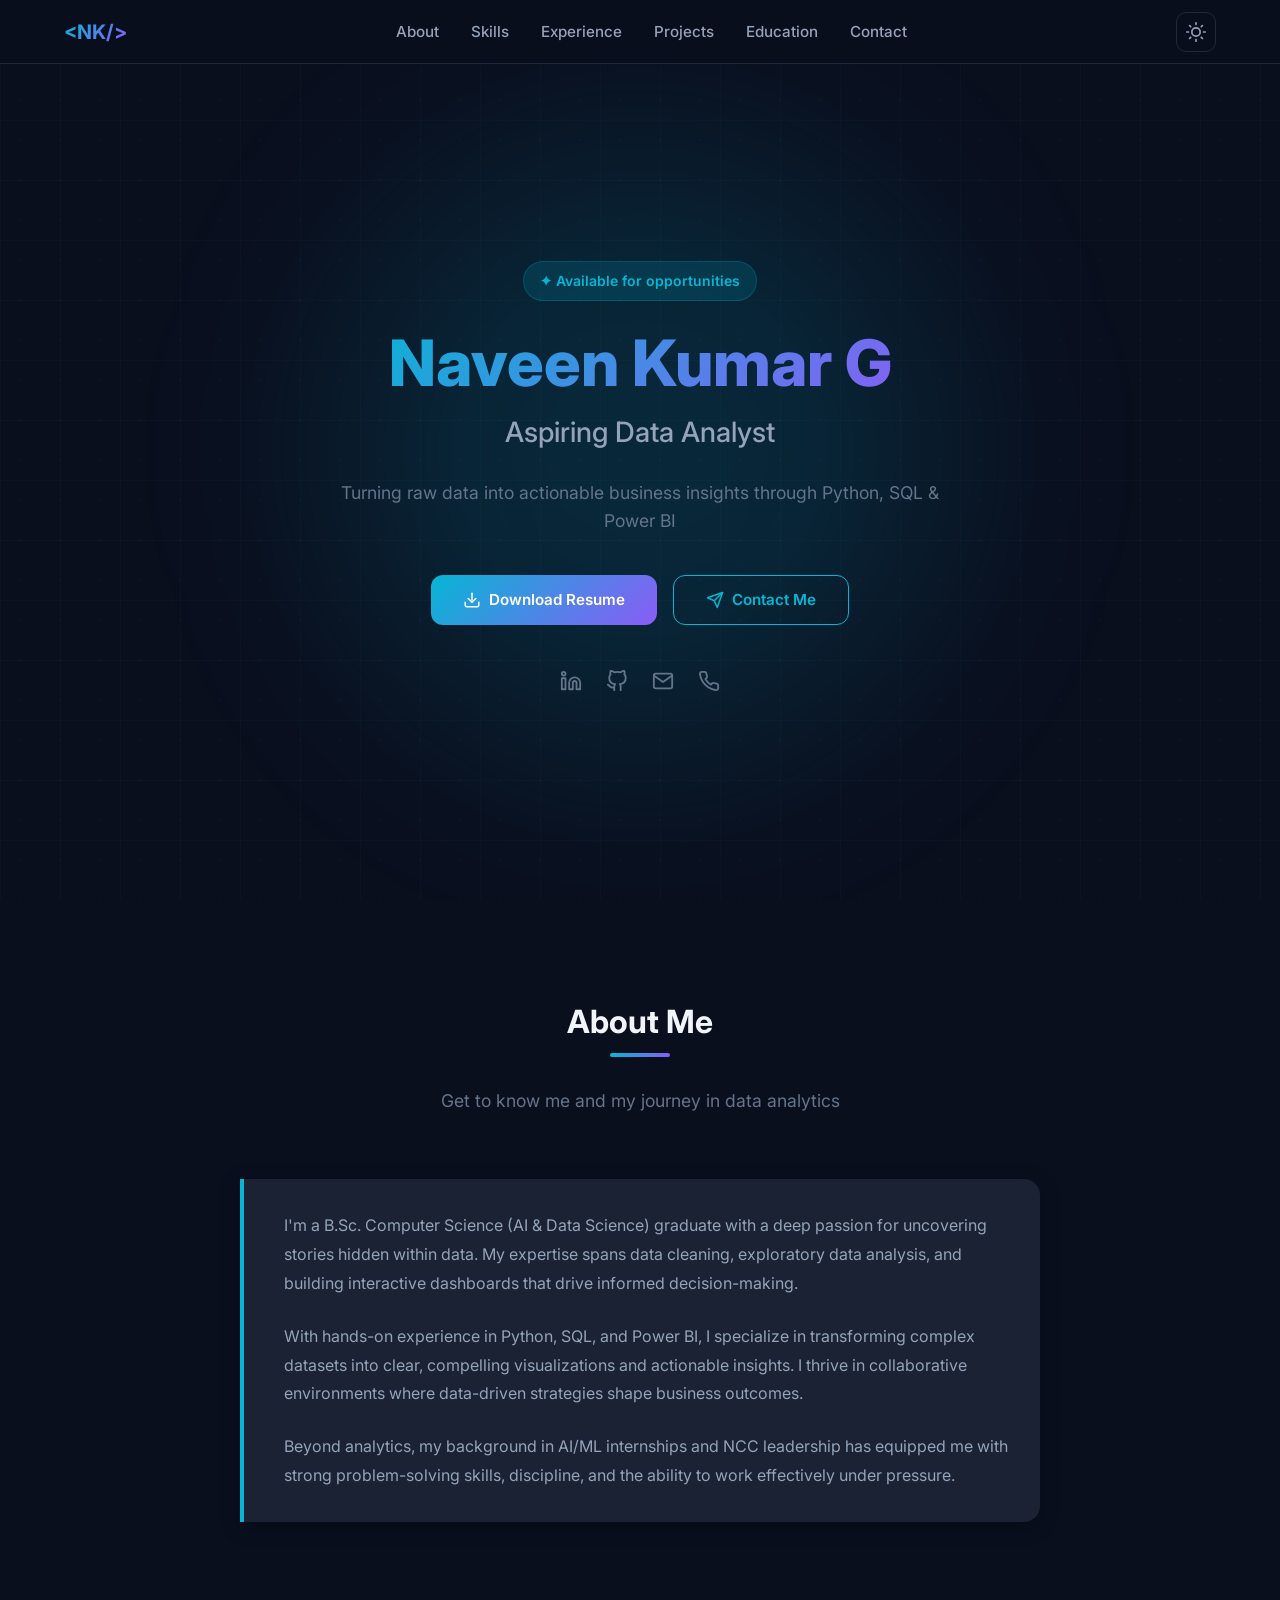
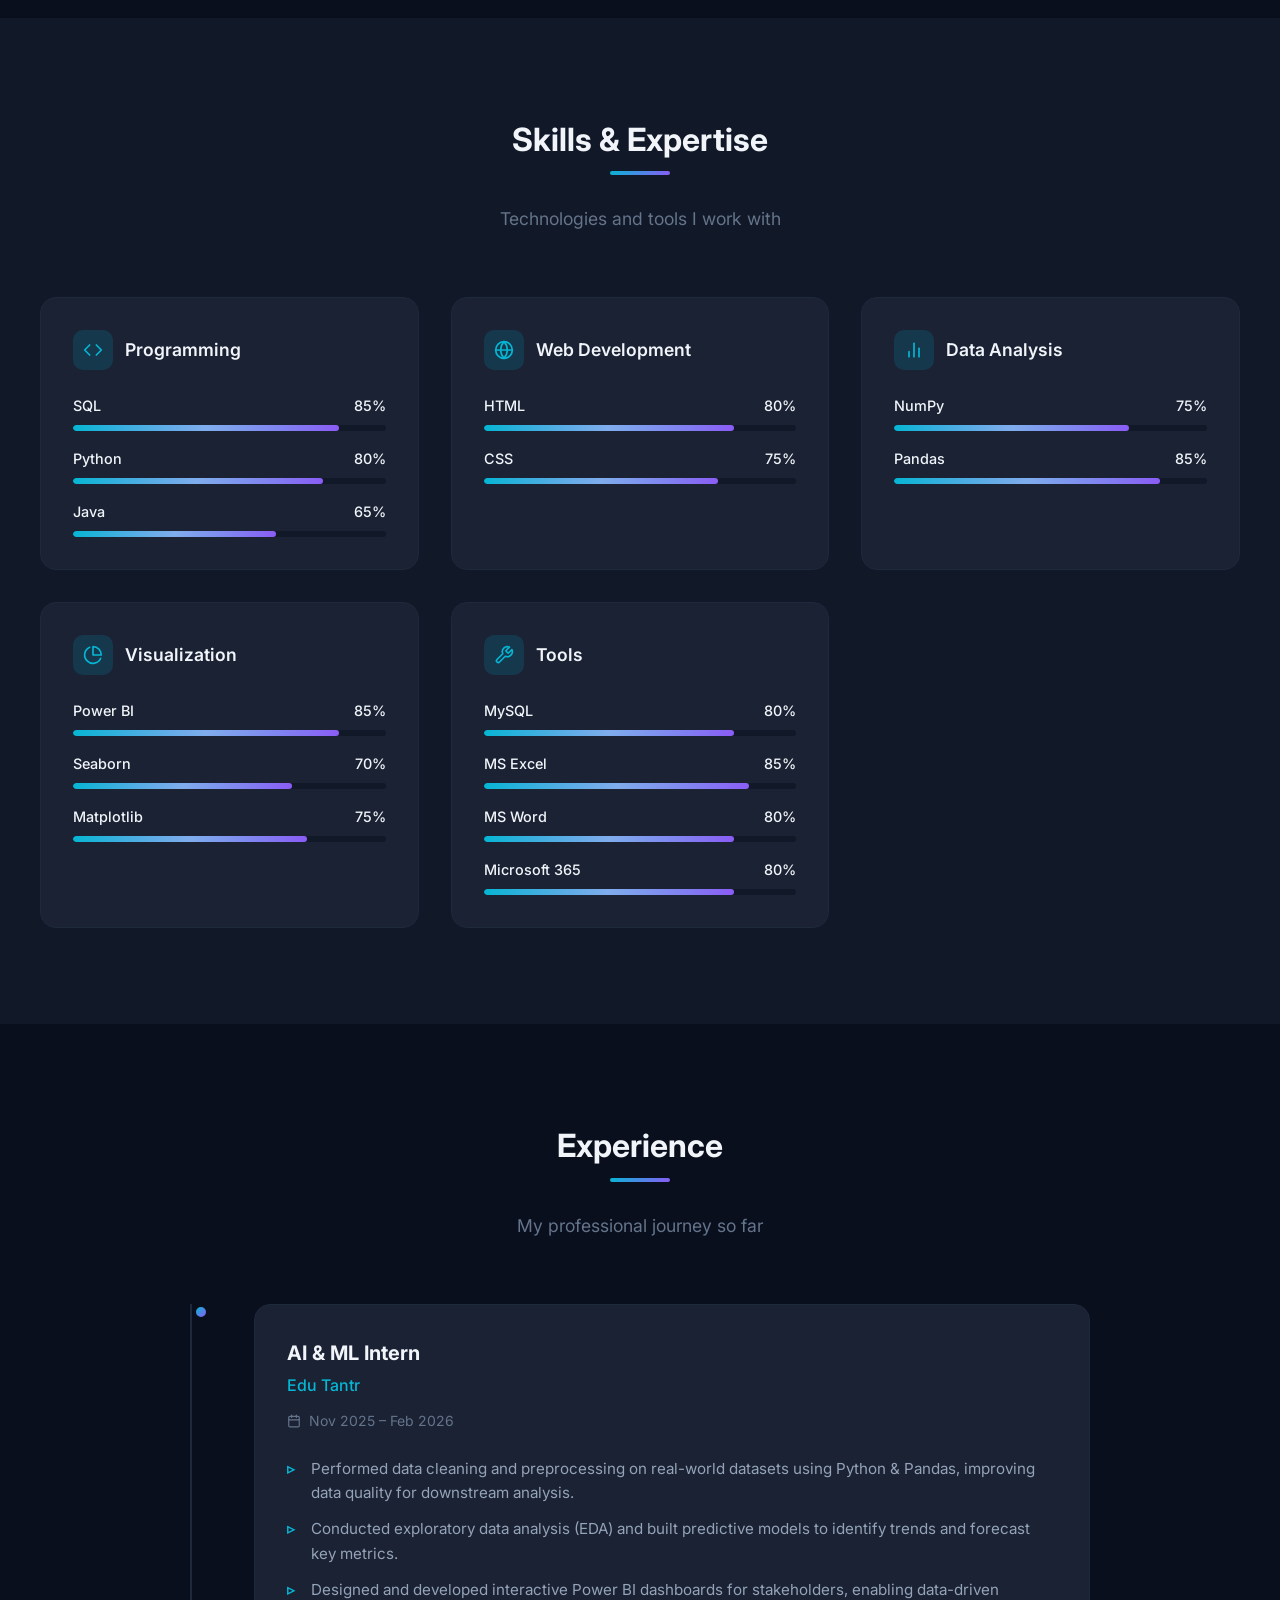
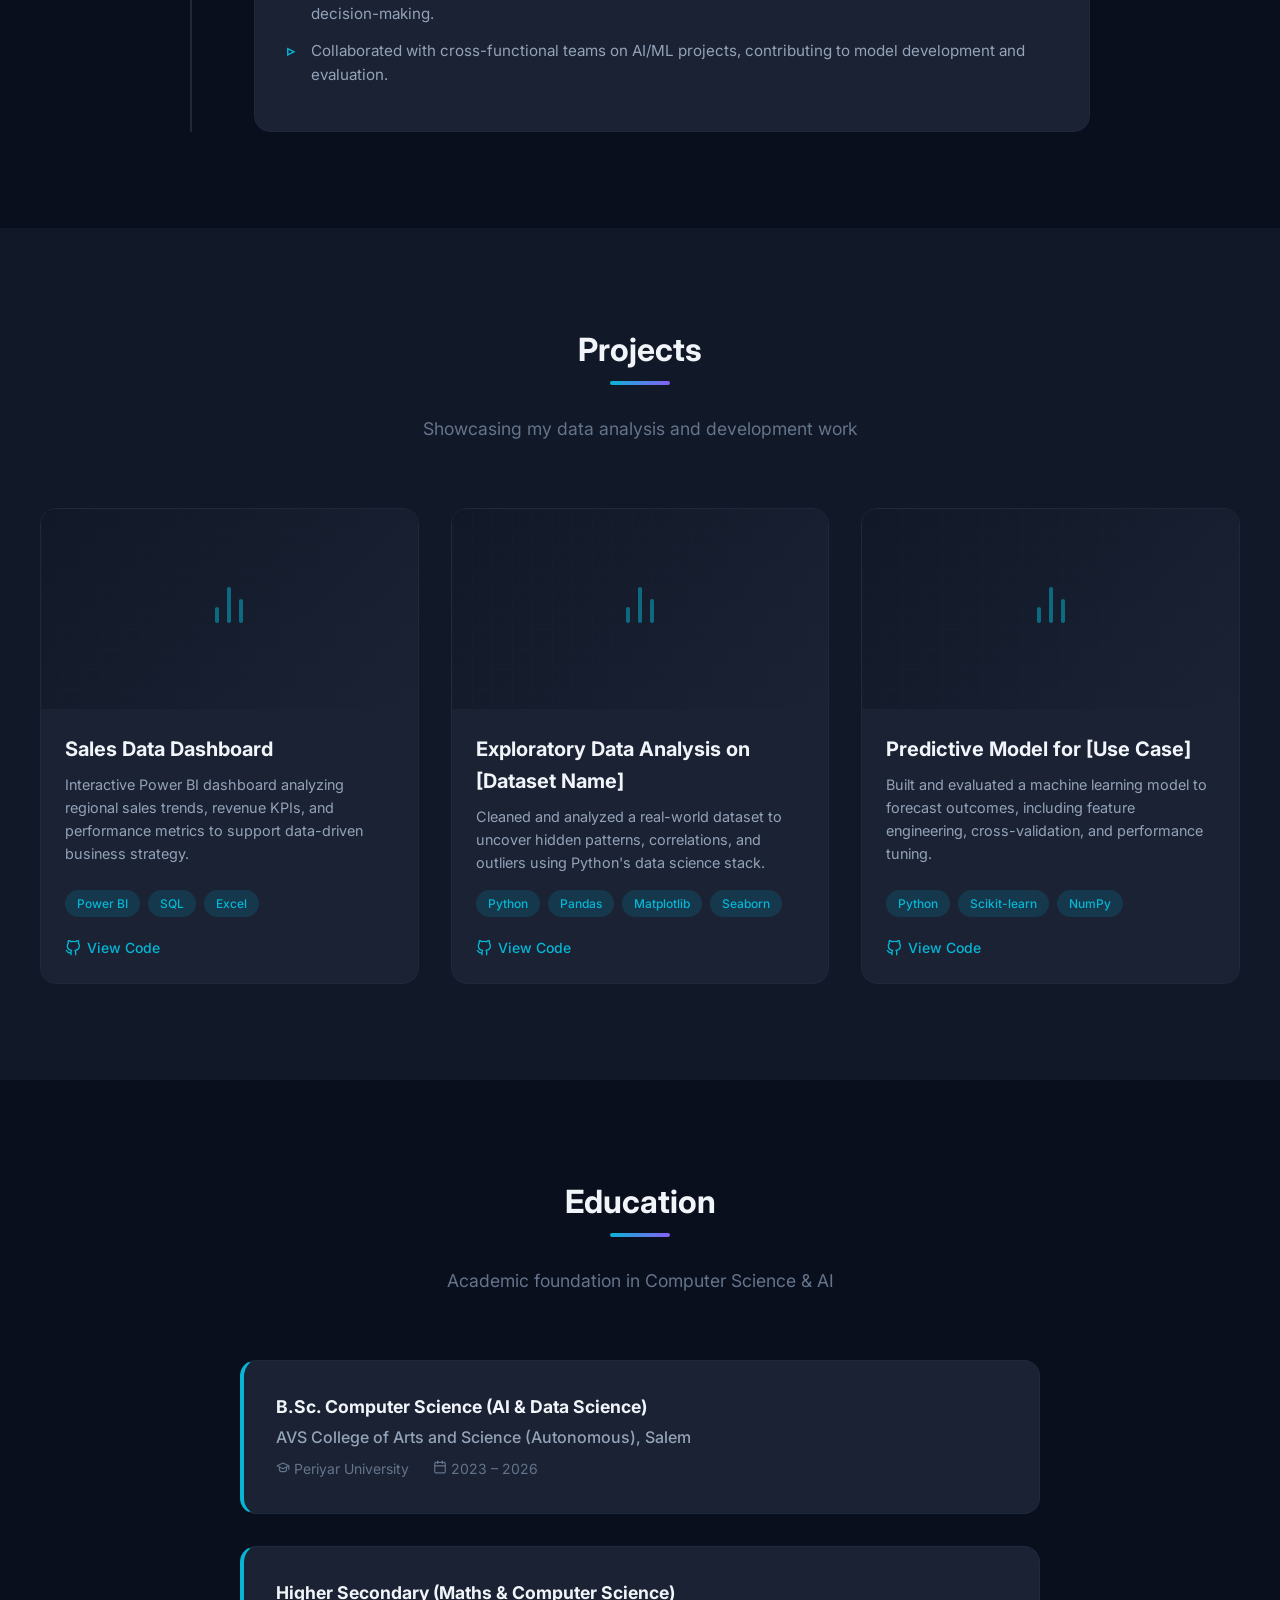
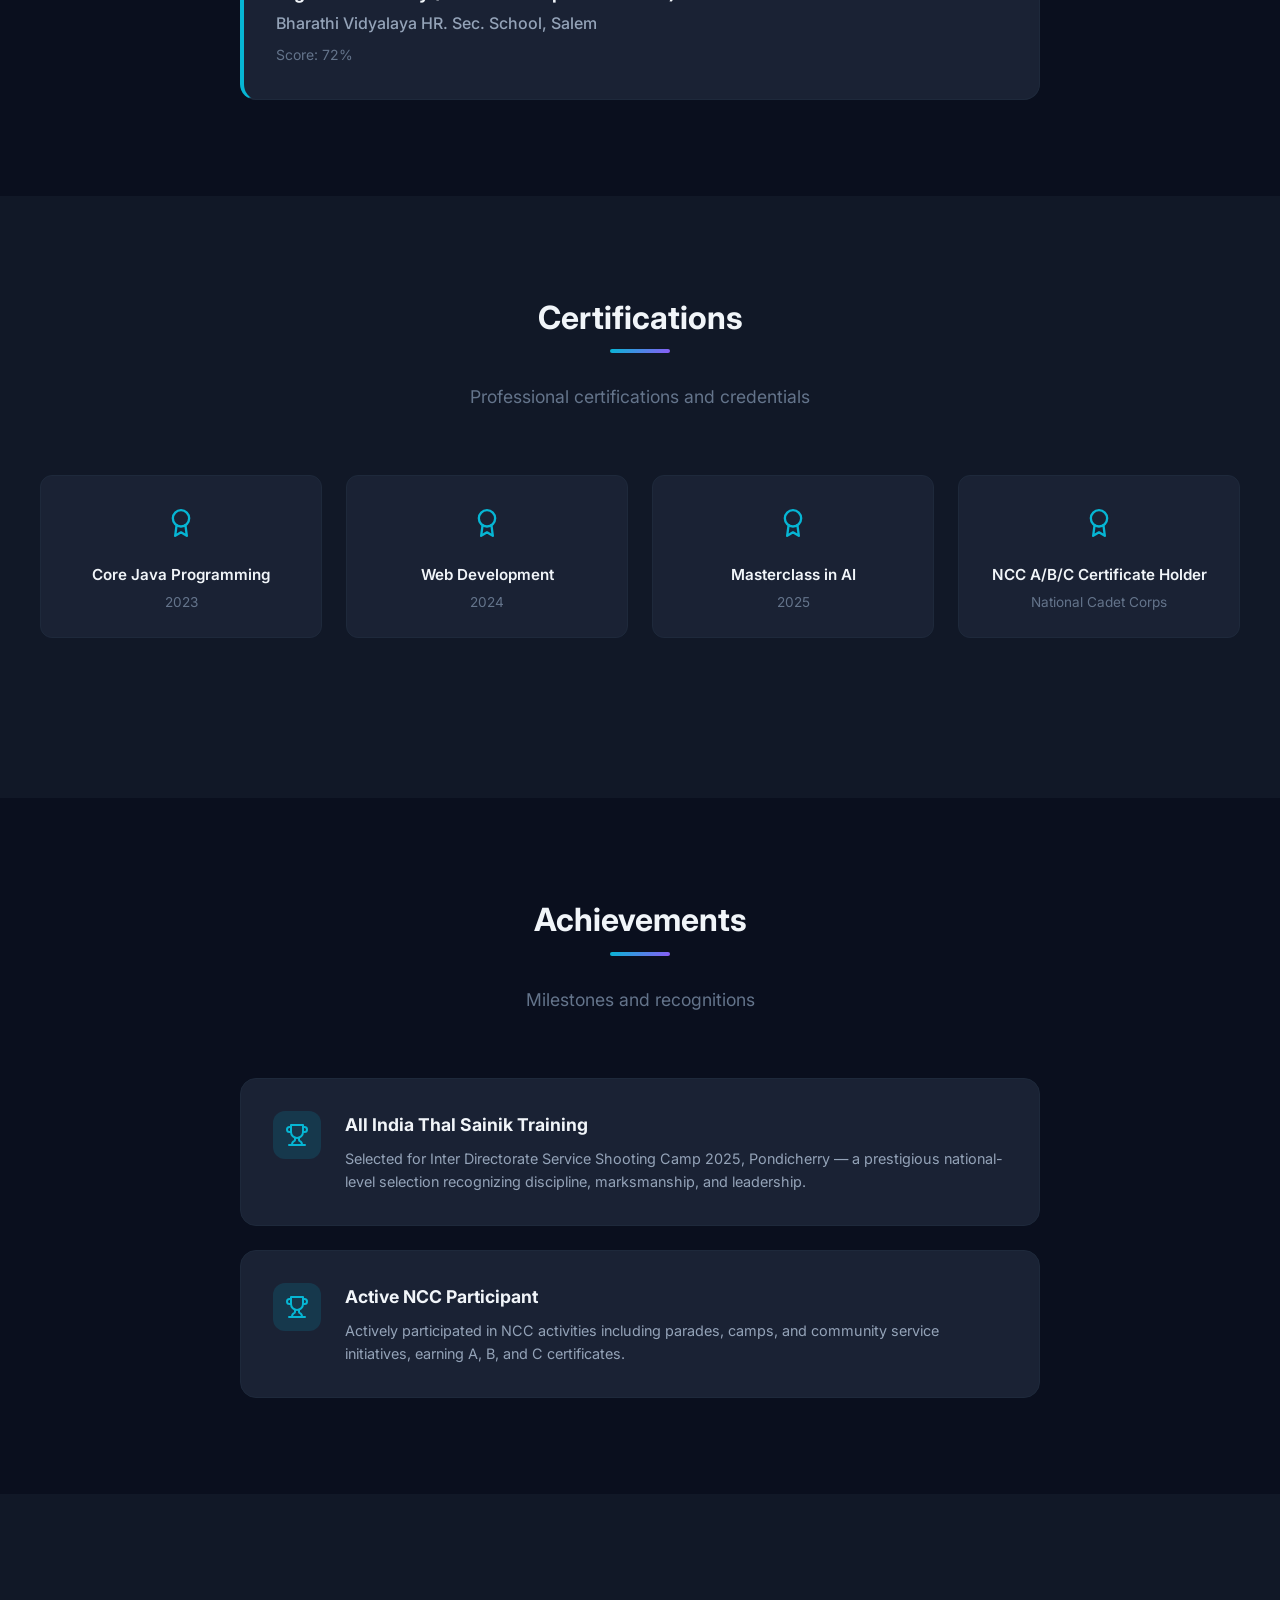
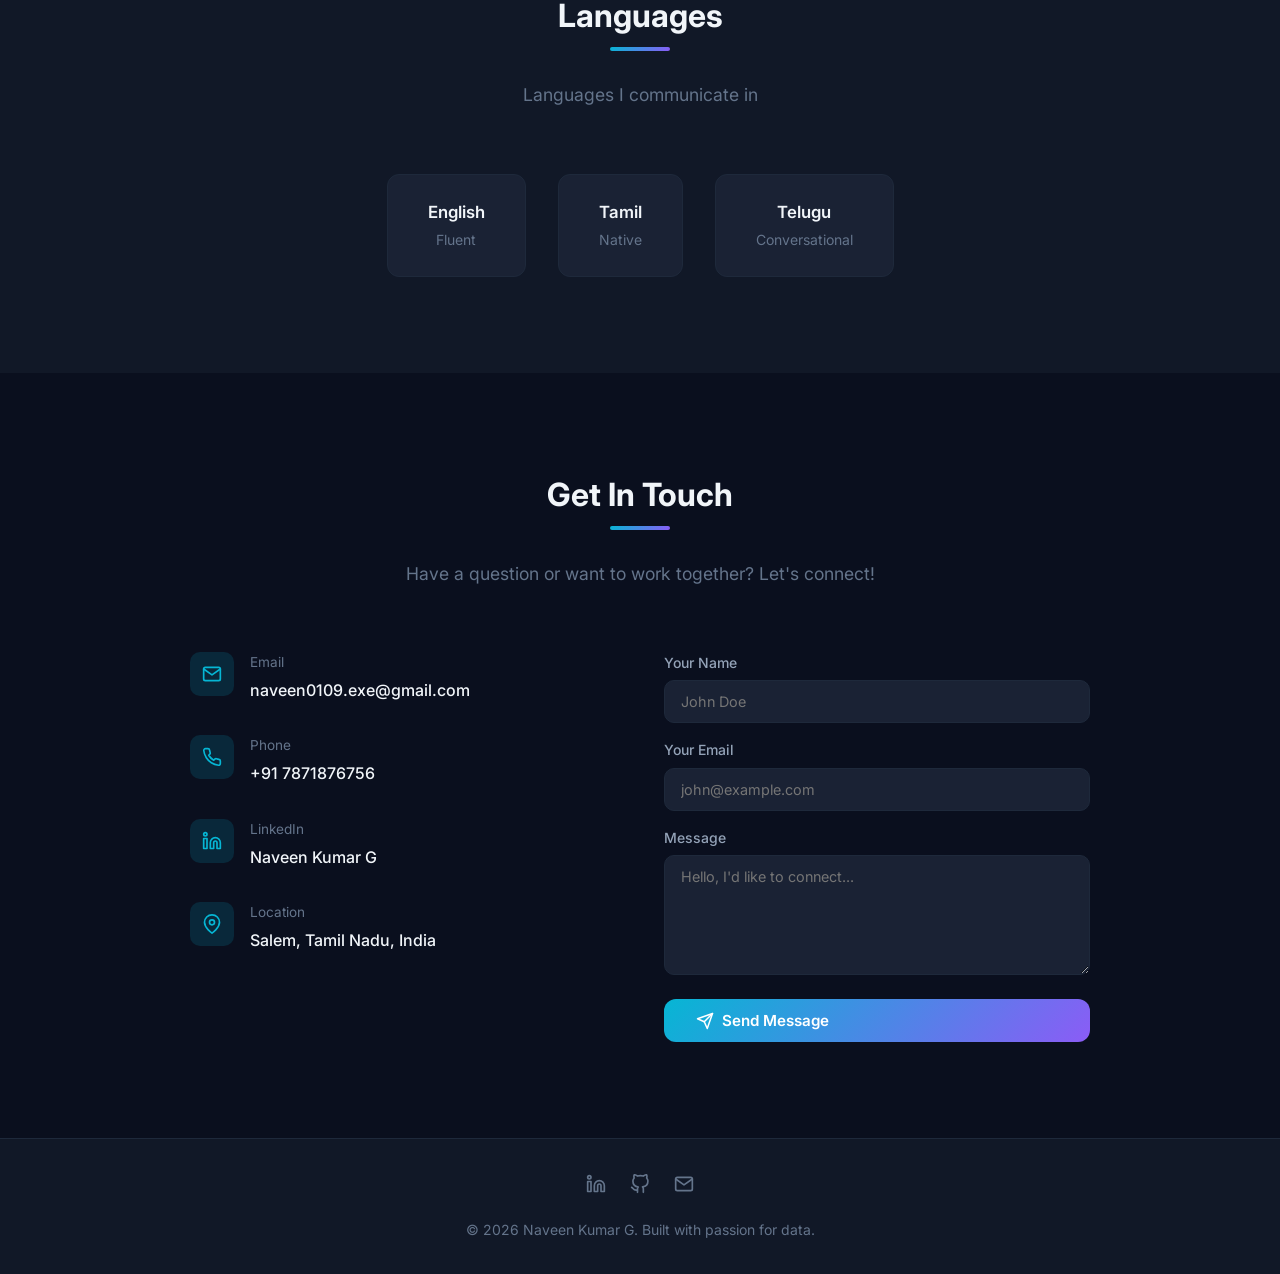
==== index.html @ d4f5be8a "Initial commit: Data Analyst Portfolio Website" ====
<!DOCTYPE html>
<html lang="en" data-theme="dark">
<head>
  <meta charset="UTF-8">
  <meta name="viewport" content="width=device-width, initial-scale=1.0">
  <meta name="description" content="Naveen Kumar G — Aspiring Data Analyst specializing in Python, SQL, Power BI. Explore my portfolio of data analysis projects, dashboards, and insights.">
  <meta name="keywords" content="Data Analyst, Portfolio, Python, SQL, Power BI, Data Science, Naveen Kumar G">
  <meta name="author" content="Naveen Kumar G">
  <meta property="og:title" content="Naveen Kumar G — Data Analyst Portfolio">
  <meta property="og:description" content="B.Sc. Computer Science (AI & Data Science) graduate specializing in data cleaning, EDA, and dashboard development.">
  <meta property="og:type" content="website">
  <meta name="twitter:card" content="summary_large_image">
  <meta name="twitter:title" content="Naveen Kumar G — Data Analyst Portfolio">
  <meta name="twitter:description" content="Aspiring Data Analyst | Python, SQL, Power BI">
  <title>Naveen Kumar G — Data Analyst Portfolio</title>
  <link rel="icon" type="image/svg+xml" href="data:image/svg+xml,<svg xmlns='http://www.w3.org/2000/svg' viewBox='0 0 100 100'><text y='.9em' font-size='90'>📊</text></svg>">
  <link rel="preconnect" href="https://fonts.googleapis.com">
  <link rel="preconnect" href="https://fonts.gstatic.com" crossorigin>
  <link href="https://fonts.googleapis.com/css2?family=Inter:wght@300;400;500;600;700;800&display=swap" rel="stylesheet">
  <link rel="stylesheet" href="style.css">
</head>
<body>
  <!-- Navigation -->
  <nav class="navbar" id="navbar">
    <div class="nav-container">
      <a href="#" class="nav-logo" aria-label="Home">
        <span class="gradient-text">&lt;NK/&gt;</span>
      </a>
      <ul class="nav-links" id="nav-links">
        <!-- Rendered by app.js -->
      </ul>
      <div class="nav-actions">
        <button class="theme-toggle" id="theme-toggle" aria-label="Toggle theme">
          <!-- Icon rendered by app.js -->
        </button>
        <button class="menu-toggle" id="menu-toggle" aria-label="Toggle menu">
          <!-- Icon rendered by app.js -->
        </button>
      </div>
    </div>
  </nav>

  <!-- Hero Section -->
  <section id="hero" class="hero">
    <div class="hero-glow"></div>
    <div class="hero-grid-bg"></div>
    <div class="hero-content">
      <!-- Rendered by app.js -->
    </div>
  </section>

  <!-- About Section -->
  <section id="about" class="section">
    <div class="section-container">
      <div class="section-header">
        <h2 class="section-title">About Me</h2>
        <p class="section-subtitle">Get to know me and my journey in data analytics</p>
      </div>
      <div class="about-content fade-in">
        <!-- Rendered by app.js -->
      </div>
    </div>
  </section>

  <!-- Skills Section -->
  <section id="skills" class="section section--alt">
    <div class="section-container">
      <div class="section-header">
        <h2 class="section-title">Skills & Expertise</h2>
        <p class="section-subtitle">Technologies and tools I work with</p>
      </div>
      <div class="skills-grid" id="skills-grid">
        <!-- Rendered by app.js -->
      </div>
    </div>
  </section>

  <!-- Experience Section -->
  <section id="experience" class="section">
    <div class="section-container">
      <div class="section-header">
        <h2 class="section-title">Experience</h2>
        <p class="section-subtitle">My professional journey so far</p>
      </div>
      <div class="timeline" id="timeline">
        <!-- Rendered by app.js -->
      </div>
    </div>
  </section>

  <!-- Projects Section -->
  <section id="projects" class="section section--alt">
    <div class="section-container">
      <div class="section-header">
        <h2 class="section-title">Projects</h2>
        <p class="section-subtitle">Showcasing my data analysis and development work</p>
      </div>
      <div class="projects-grid" id="projects-grid">
        <!-- Rendered by app.js -->
      </div>
    </div>
  </section>

  <!-- Education Section -->
  <section id="education" class="section">
    <div class="section-container">
      <div class="section-header">
        <h2 class="section-title">Education</h2>
        <p class="section-subtitle">Academic foundation in Computer Science & AI</p>
      </div>
      <div class="education-grid" id="education-grid">
        <!-- Rendered by app.js -->
      </div>
    </div>
  </section>

  <!-- Certifications Section -->
  <section id="certifications" class="section section--alt">
    <div class="section-container">
      <div class="section-header">
        <h2 class="section-title">Certifications</h2>
        <p class="section-subtitle">Professional certifications and credentials</p>
      </div>
      <div class="certs-grid" id="certs-grid">
        <!-- Rendered by app.js -->
      </div>
    </div>
  </section>

  <!-- Achievements Section -->
  <section id="achievements" class="section">
    <div class="section-container">
      <div class="section-header">
        <h2 class="section-title">Achievements</h2>
        <p class="section-subtitle">Milestones and recognitions</p>
      </div>
      <div class="achievements-grid" id="achievements-grid">
        <!-- Rendered by app.js -->
      </div>
    </div>
  </section>

  <!-- Languages Section -->
  <section id="languages" class="section section--alt">
    <div class="section-container">
      <div class="section-header">
        <h2 class="section-title">Languages</h2>
        <p class="section-subtitle">Languages I communicate in</p>
      </div>
      <div class="languages-grid" id="languages-grid">
        <!-- Rendered by app.js -->
      </div>
    </div>
  </section>

  <!-- Contact Section -->
  <section id="contact" class="section">
    <div class="section-container">
      <div class="section-header">
        <h2 class="section-title">Get In Touch</h2>
        <p class="section-subtitle">Have a question or want to work together? Let's connect!</p>
      </div>
      <div class="contact-grid" id="contact-grid">
        <!-- Rendered by app.js -->
      </div>
    </div>
  </section>

  <!-- Footer -->
  <footer class="footer" id="footer">
    <!-- Rendered by app.js -->
  </footer>

  <!-- Scripts -->
  <script src="data.js"></script>
  <script src="app.js"></script>
</body>
</html>
---- style.css ----
@import url('https://fonts.googleapis.com/css2?family=Inter:wght@300;400;500;600;700;800&display=swap');

/* ==========================================================================
   1. DESIGN SYSTEM (VARIABLES)
   ========================================================================== */

/* Dark Mode (Default) */
:root {
  --bg-primary: #0a0f1e;
  --bg-secondary: #111827;
  --bg-card: #1a2234;
  --bg-card-hover: #1e293b;
  --text-primary: #f1f5f9;
  --text-secondary: #94a3b8;
  --text-muted: #64748b;
  --accent: #06b6d4;
  --accent-hover: #22d3ee;
  --accent-glow: rgba(6, 182, 212, 0.15);
  --accent-secondary: #8b5cf6;
  --border: #1e293b;
  --shadow: rgba(0, 0, 0, 0.3);
  --gradient-start: #06b6d4;
  --gradient-end: #8b5cf6;
  --nav-bg: rgba(10, 15, 30, 0.85);
}

/* Light Mode */
[data-theme='light'] {
  --bg-primary: #f8fafc;
  --bg-secondary: #f1f5f9;
  --bg-card: #ffffff;
  --bg-card-hover: #f1f5f9;
  --text-primary: #0f172a;
  --text-secondary: #475569;
  --text-muted: #94a3b8;
  --accent: #0891b2;
  --accent-hover: #06b6d4;
  --accent-glow: rgba(8, 145, 178, 0.1);
  --accent-secondary: #7c3aed;
  --border: #e2e8f0;
  --shadow: rgba(0, 0, 0, 0.08);
  --gradient-start: #0891b2;
  --gradient-end: #7c3aed;
  --nav-bg: rgba(248, 250, 252, 0.85);
}

/* ==========================================================================
   2. GLOBAL & RESET
   ========================================================================== */
*, *::before, *::after {
  box-sizing: border-box;
  margin: 0;
  padding: 0;
}

html {
  scroll-behavior: smooth;
}

body {
  font-family: 'Inter', sans-serif;
  background-color: var(--bg-primary);
  color: var(--text-primary);
  line-height: 1.6;
  overflow-x: hidden;
}

a {
  text-decoration: none;
  color: inherit;
}

ul {
  list-style: none;
}

/* ==========================================================================
   3. UTILITIES
   ========================================================================== */
.gradient-text {
  background: linear-gradient(135deg, var(--gradient-start), var(--gradient-end));
  -webkit-background-clip: text;
  -webkit-text-fill-color: transparent;
  background-clip: text;
  color: transparent; /* Fallback */
}

/* ==========================================================================
   4. SCROLLBAR
   ========================================================================== */
::-webkit-scrollbar {
  width: 8px;
}
::-webkit-scrollbar-track {
  background: var(--bg-secondary);
}
::-webkit-scrollbar-thumb {
  background: var(--accent);
  border-radius: 4px;
}
::-webkit-scrollbar-thumb:hover {
  background: var(--accent-hover);
}

/* ==========================================================================
   5. NAVBAR
   ========================================================================== */
.navbar {
  position: fixed;
  top: 0;
  left: 0;
  width: 100%;
  height: 64px;
  background-color: var(--nav-bg);
  backdrop-filter: blur(12px);
  -webkit-backdrop-filter: blur(12px);
  z-index: 1000;
  border-bottom: 1px solid var(--border);
}

.nav-container {
  max-width: 1200px;
  height: 100%;
  margin: 0 auto;
  padding: 0 1.5rem;
  display: flex;
  align-items: center;
  justify-content: space-between;
}

.nav-logo {
  font-size: 1.25rem;
  font-weight: 700;
}

.nav-links {
  display: flex;
  gap: 2rem;
  align-items: center;
}

.nav-link {
  color: var(--text-secondary);
  font-weight: 500;
  font-size: 0.95rem;
  position: relative;
  transition: color 0.3s ease;
}

.nav-link:hover {
  color: var(--accent);
}

.nav-link::after {
  content: '';
  position: absolute;
  bottom: -4px;
  left: 0;
  width: 0;
  height: 2px;
  background-color: var(--accent);
  transition: width 0.3s ease;
}

.nav-link:hover::after,
.nav-link.active::after {
  width: 100%;
}

.nav-link.active {
  color: var(--accent);
}

.nav-actions {
  display: flex;
  align-items: center;
  gap: 1rem;
}

.theme-toggle {
  width: 40px;
  height: 40px;
  border-radius: 10px;
  background: transparent;
  border: 1px solid var(--border);
  color: var(--text-secondary);
  cursor: pointer;
  display: flex;
  align-items: center;
  justify-content: center;
  transition: all 0.3s ease;
}

.theme-toggle:hover {
  background-color: var(--bg-card);
  color: var(--accent);
}

.menu-toggle {
  display: none;
  background: transparent;
  border: none;
  color: var(--text-primary);
  font-size: 1.5rem;
  cursor: pointer;
}

/* ==========================================================================
   6. HERO SECTION
   ========================================================================== */
#hero {
  min-height: 100vh;
  display: flex;
  align-items: center;
  justify-content: center;
  position: relative;
  padding: 6rem 1.5rem 2rem;
  overflow: hidden;
}

/* Subtle Animated Background */
#hero::before {
  content: '';
  position: absolute;
  inset: 0;
  background-image: radial-gradient(var(--text-muted) 1px, transparent 1px);
  background-size: 40px 40px;
  opacity: 0.05;
  z-index: 0;
}

.hero-grid-bg {
  position: absolute;
  inset: 0;
  background-image: 
    linear-gradient(rgba(6, 182, 212, 0.03) 1px, transparent 1px),
    linear-gradient(90deg, rgba(6, 182, 212, 0.03) 1px, transparent 1px);
  background-size: 60px 60px;
  z-index: 0;
  pointer-events: none;
}

.hero-glow {
  position: absolute;
  top: 50%;
  left: 50%;
  width: 600px;
  height: 600px;
  background: var(--accent-glow);
  border-radius: 50%;
  filter: blur(100px);
  transform: translate(-50%, -50%);
  animation: float 8s ease-in-out infinite;
  z-index: 0;
  pointer-events: none;
}

.hero-content {
  text-align: center;
  max-width: 800px;
  z-index: 1;
  position: relative;
}

.hero-badge {
  display: inline-block;
  background-color: var(--accent-glow);
  color: var(--accent);
  padding: 0.5rem 1rem;
  border-radius: 20px;
  font-size: 0.875rem;
  font-weight: 600;
  margin-bottom: 1.5rem;
  border: 1px solid rgba(6, 182, 212, 0.2);
}

.hero-name {
  font-size: clamp(2.5rem, 6vw, 4rem);
  font-weight: 800;
  margin-bottom: 0.5rem;
  line-height: 1.2;
}

.hero-title {
  font-size: clamp(1.25rem, 3vw, 1.75rem);
  color: var(--text-secondary);
  margin-bottom: 1.5rem;
  font-weight: 500;
}

.hero-tagline {
  color: var(--text-muted);
  max-width: 600px;
  margin: 0 auto 2.5rem;
  font-size: 1.1rem;
}

.hero-buttons {
  display: flex;
  gap: 1rem;
  justify-content: center;
}

.btn-primary {
  background: linear-gradient(135deg, var(--gradient-start), var(--gradient-end));
  color: #ffffff;
  padding: 0.75rem 2rem;
  border-radius: 12px;
  font-weight: 600;
  border: none;
  cursor: pointer;
  transition: transform 0.3s ease, box-shadow 0.3s ease;
  display: inline-flex;
  align-items: center;
  gap: 0.5rem;
  font-size: 0.95rem;
  font-family: 'Inter', sans-serif;
  text-decoration: none;
}

.btn-primary:hover {
  transform: translateY(-2px);
  box-shadow: 0 10px 20px var(--accent-glow);
}

.btn-secondary {
  background: transparent;
  color: var(--accent);
  border: 1px solid var(--accent);
  padding: 0.75rem 2rem;
  border-radius: 12px;
  font-weight: 600;
  cursor: pointer;
  transition: all 0.3s ease;
  display: inline-flex;
  align-items: center;
  gap: 0.5rem;
  font-size: 0.95rem;
  font-family: 'Inter', sans-serif;
  text-decoration: none;
}

.btn-secondary:hover {
  background-color: var(--accent-glow);
}

.hero-links {
  display: flex;
  gap: 1.5rem;
  justify-content: center;
  margin-top: 2.5rem;
}

.hero-links a {
  color: var(--text-muted);
  font-size: 1.5rem;
  transition: color 0.3s ease, transform 0.3s ease;
}

.hero-links a:hover {
  color: var(--accent);
  transform: translateY(-2px);
}

/* ==========================================================================
   7. SECTIONS COMMON
   ========================================================================== */
.section {
  padding: 6rem 1.5rem;
  position: relative;
}

.section--alt {
  background-color: var(--bg-secondary);
}

.section-container {
  max-width: 1200px;
  margin: 0 auto;
}

.section-header {
  text-align: center;
  margin-bottom: 4rem;
}

.section-title {
  font-size: 2rem;
  font-weight: 700;
  position: relative;
  display: inline-block;
  margin-bottom: 1rem;
}

.section-title::after {
  content: '';
  position: absolute;
  bottom: -10px;
  left: 50%;
  transform: translateX(-50%);
  width: 60px;
  height: 4px;
  background: linear-gradient(135deg, var(--gradient-start), var(--gradient-end));
  border-radius: 2px;
}

.section-subtitle {
  color: var(--text-muted);
  max-width: 600px;
  margin: 1.5rem auto 0;
  font-size: 1.1rem;
}

/* ==========================================================================
   8. ABOUT SECTION
   ========================================================================== */
#about .about-content {
  max-width: 800px;
  margin: 0 auto;
  border-left: 4px solid var(--accent);
  padding-left: 2rem;
  background: var(--bg-card);
  padding: 2rem 2rem 2rem 2.5rem;
  border-radius: 0 16px 16px 0;
  box-shadow: 0 4px 20px var(--shadow);
}

.about-text p {
  color: var(--text-secondary);
  line-height: 1.8;
  margin-bottom: 1.5rem;
}

.about-text p:last-child {
  margin-bottom: 0;
}

/* ==========================================================================
   9. SKILLS SECTION
   ========================================================================== */
.skills-grid {
  display: grid;
  grid-template-columns: repeat(auto-fit, minmax(320px, 1fr));
  gap: 2rem;
}

.skill-card {
  background-color: var(--bg-card);
  border-radius: 16px;
  padding: 2rem;
  border: 1px solid var(--border);
  transition: transform 0.3s ease, box-shadow 0.3s ease, border-color 0.3s ease;
}

.skill-card:hover {
  transform: translateY(-4px);
  box-shadow: 0 10px 30px var(--shadow);
  border-color: var(--accent);
}

.skill-card-header {
  display: flex;
  align-items: center;
  gap: 0.75rem;
  margin-bottom: 1.5rem;
}

.skill-icon {
  width: 40px;
  height: 40px;
  border-radius: 10px;
  background-color: var(--accent-glow);
  display: flex;
  align-items: center;
  justify-content: center;
  color: var(--accent);
  font-size: 1.25rem;
}

.skill-category {
  font-weight: 600;
  font-size: 1.1rem;
}

.skill-item {
  margin-bottom: 1rem;
}

.skill-item:last-child {
  margin-bottom: 0;
}

.skill-name {
  display: flex;
  justify-content: space-between;
  font-size: 0.9rem;
  margin-bottom: 0.5rem;
  font-weight: 500;
}

.skill-bar {
  height: 6px;
  background-color: var(--bg-secondary);
  border-radius: 3px;
  overflow: hidden;
  position: relative;
}

.skill-bar-fill {
  height: 100%;
  border-radius: 3px;
  background: linear-gradient(90deg, var(--gradient-start), var(--gradient-end));
  width: 0; /* Updated via JS */
  transition: width 1s ease-out;
  position: relative;
}

.skill-bar-fill::after {
  content: '';
  position: absolute;
  top: 0;
  left: 0;
  bottom: 0;
  right: 0;
  background: linear-gradient(90deg, rgba(255,255,255,0) 0%, rgba(255,255,255,0.3) 50%, rgba(255,255,255,0) 100%);
  animation: shimmer 2s infinite;
  transform: skewX(-20deg);
}

/* ==========================================================================
   10. EXPERIENCE SECTION
   ========================================================================== */
.timeline {
  position: relative;
  padding-left: 2rem;
  max-width: 900px;
  margin: 0 auto;
}

.timeline::before {
  content: '';
  position: absolute;
  top: 0;
  bottom: 0;
  left: 0;
  width: 2px;
  background-color: var(--border);
}

.timeline-item {
  position: relative;
  margin-bottom: 3rem;
  padding-left: 2rem;
}

.timeline-item:last-child {
  margin-bottom: 0;
}

.timeline-dot {
  position: absolute;
  left: -29px; /* Adjusting for padding and border */
  top: 0;
  width: 16px;
  height: 16px;
  border-radius: 50%;
  background: linear-gradient(135deg, var(--gradient-start), var(--gradient-end));
  border: 3px solid var(--bg-primary);
  z-index: 1;
  animation: pulse-dot 2s infinite;
}

.timeline-card {
  background-color: var(--bg-card);
  border-radius: 16px;
  padding: 2rem;
  border: 1px solid var(--border);
  transition: transform 0.3s ease;
}

.timeline-card:hover {
  transform: translateX(5px);
  border-color: var(--accent-glow);
}

.timeline-role {
  font-size: 1.25rem;
  font-weight: 700;
  margin-bottom: 0.25rem;
}

.timeline-company {
  color: var(--accent);
  font-weight: 500;
  margin-bottom: 0.75rem;
}

.timeline-period {
  color: var(--text-muted);
  font-size: 0.875rem;
  display: flex;
  align-items: center;
  gap: 0.5rem;
  margin-bottom: 1.5rem;
}

.timeline-bullets {
  padding-left: 0;
}

.timeline-bullets li {
  position: relative;
  padding-left: 1.5rem;
  margin-bottom: 0.75rem;
  color: var(--text-secondary);
  font-size: 0.95rem;
}

.timeline-bullets li::before {
  content: '▹';
  position: absolute;
  left: 0;
  top: 0;
  color: var(--accent);
  font-weight: bold;
}

/* ==========================================================================
   11. PROJECTS SECTION
   ========================================================================== */
.projects-grid {
  display: grid;
  grid-template-columns: repeat(auto-fill, minmax(340px, 1fr));
  gap: 2rem;
}

.project-card {
  background-color: var(--bg-card);
  border-radius: 16px;
  overflow: hidden;
  border: 1px solid var(--border);
  transition: transform 0.3s ease, box-shadow 0.3s ease, border-color 0.3s ease;
  display: flex;
  flex-direction: column;
}

.project-card:hover {
  transform: translateY(-6px);
  box-shadow: 0 12px 24px var(--shadow);
  border-color: var(--accent);
}

.project-image {
  height: 200px;
  background-color: var(--bg-secondary);
  overflow: hidden;
  position: relative;
}

.project-image img {
  width: 100%;
  height: 100%;
  object-fit: cover;
  transition: transform 0.3s ease;
}

.project-card:hover .project-image img {
  transform: scale(1.05);
}

.project-placeholder {
  width: 100%;
  height: 100%;
  background: linear-gradient(135deg, var(--bg-secondary) 0%, var(--bg-card) 100%);
  position: relative;
  display: flex;
  align-items: center;
  justify-content: center;
}
.project-placeholder::before {
  content: '';
  position: absolute;
  inset: 0;
  background-image: linear-gradient(var(--border) 1px, transparent 1px), linear-gradient(90deg, var(--border) 1px, transparent 1px);
  background-size: 20px 20px;
  opacity: 0.2;
}

.project-content {
  padding: 1.5rem;
  flex-grow: 1;
  display: flex;
  flex-direction: column;
}

.project-title {
  font-size: 1.25rem;
  font-weight: 700;
  margin-bottom: 0.5rem;
}

.project-description {
  color: var(--text-secondary);
  font-size: 0.9rem;
  line-height: 1.6;
  margin-bottom: 1rem;
  flex-grow: 1;
}

.project-tags {
  display: flex;
  flex-wrap: wrap;
  gap: 0.5rem;
  margin-bottom: 1.25rem;
}

.project-tag {
  font-size: 0.75rem;
  padding: 0.25rem 0.75rem;
  border-radius: 20px;
  background-color: var(--accent-glow);
  color: var(--accent);
  font-weight: 500;
}

.project-links {
  display: flex;
  gap: 0.75rem;
}

.project-link {
  display: flex;
  align-items: center;
  gap: 0.375rem;
  font-size: 0.875rem;
  color: var(--accent);
  font-weight: 500;
  transition: text-decoration 0.2s ease;
}

.project-link:hover {
  text-decoration: underline;
}

/* ==========================================================================
   12. EDUCATION SECTION
   ========================================================================== */
.education-grid {
  display: grid;
  gap: 2rem;
  max-width: 800px;
  margin: 0 auto;
}

.education-card {
  background-color: var(--bg-card);
  border-radius: 16px;
  padding: 2rem;
  border: 1px solid var(--border);
  border-left: 4px solid var(--accent);
  transition: transform 0.3s ease;
}

.education-card:hover {
  transform: translateY(-3px);
  box-shadow: 0 8px 16px var(--shadow);
}

.education-degree {
  font-size: 1.1rem;
  font-weight: 700;
  margin-bottom: 0.25rem;
}

.education-institution {
  color: var(--text-secondary);
  font-weight: 500;
}

.education-meta {
  display: flex;
  gap: 1.5rem;
  color: var(--text-muted);
  font-size: 0.875rem;
  margin-top: 0.5rem;
}

/* ==========================================================================
   13. CERTIFICATIONS & ACHIEVEMENTS
   ========================================================================== */
.certs-grid {
  display: grid;
  grid-template-columns: repeat(auto-fill, minmax(250px, 1fr));
  gap: 1.5rem;
  margin-bottom: 4rem;
}

.cert-card {
  background-color: var(--bg-card);
  border-radius: 12px;
  padding: 1.5rem;
  border: 1px solid var(--border);
  text-align: center;
  transition: transform 0.3s ease, border-color 0.3s ease;
}

.cert-card:hover {
  transform: translateY(-4px);
  border-color: var(--accent);
  box-shadow: 0 4px 12px var(--shadow);
}

.cert-icon {
  font-size: 2rem;
  margin-bottom: 0.75rem;
  color: var(--accent);
}

.cert-title {
  font-weight: 600;
  font-size: 0.95rem;
  margin-bottom: 0.25rem;
}

.cert-year {
  color: var(--text-muted);
  font-size: 0.85rem;
}

.achievements-grid {
  display: grid;
  gap: 1.5rem;
  max-width: 800px;
  margin: 0 auto;
}

.achievement-card {
  background-color: var(--bg-card);
  border-radius: 16px;
  padding: 2rem;
  border: 1px solid var(--border);
  display: flex;
  gap: 1.5rem;
  transition: transform 0.3s ease;
}

.achievement-card:hover {
  transform: translateX(4px);
  border-color: var(--accent-glow);
}

.achievement-icon {
  flex-shrink: 0;
  width: 48px;
  height: 48px;
  border-radius: 12px;
  background-color: var(--accent-glow);
  display: flex;
  align-items: center;
  justify-content: center;
  color: var(--accent);
  font-size: 1.25rem;
}

.achievement-title {
  font-weight: 700;
  margin-bottom: 0.5rem;
  font-size: 1.1rem;
}

.achievement-description {
  color: var(--text-secondary);
  font-size: 0.9rem;
  line-height: 1.6;
}

/* ==========================================================================
   14. LANGUAGES
   ========================================================================== */
.languages-grid {
  display: flex;
  justify-content: center;
  gap: 2rem;
  flex-wrap: wrap;
}

.language-card {
  background-color: var(--bg-card);
  border-radius: 12px;
  padding: 1.5rem 2.5rem;
  border: 1px solid var(--border);
  text-align: center;
  transition: transform 0.3s ease, border-color 0.3s ease;
}

.language-card:hover {
  transform: translateY(-3px);
  border-color: var(--accent);
}

.language-name {
  font-weight: 600;
  font-size: 1.05rem;
  margin-bottom: 0.25rem;
}

.language-level {
  color: var(--text-muted);
  font-size: 0.875rem;
}

/* ==========================================================================
   15. CONTACT SECTION
   ========================================================================== */
.contact-grid {
  display: grid;
  grid-template-columns: 1fr 1fr;
  gap: 3rem;
  max-width: 900px;
  margin: 0 auto;
}

.contact-info {
  display: flex;
  flex-direction: column;
  gap: 2rem;
}

.contact-item {
  display: flex;
  align-items: flex-start;
  gap: 1rem;
}

.contact-icon {
  width: 44px;
  height: 44px;
  border-radius: 10px;
  background-color: var(--accent-glow);
  display: flex;
  align-items: center;
  justify-content: center;
  color: var(--accent);
  flex-shrink: 0;
  font-size: 1.25rem;
}

.contact-label {
  color: var(--text-muted);
  font-size: 0.85rem;
  margin-bottom: 0.25rem;
}

.contact-value {
  font-weight: 500;
  color: var(--text-primary);
  text-decoration: none;
  transition: color 0.3s ease;
}

a.contact-value:hover {
  color: var(--accent);
}

.contact-form {
  display: flex;
  flex-direction: column;
  gap: 1rem;
}

.form-group {
  display: flex;
  flex-direction: column;
  gap: 0.375rem;
}

.form-label {
  font-size: 0.875rem;
  font-weight: 500;
  color: var(--text-secondary);
}

.form-input,
.form-textarea {
  background-color: var(--bg-card);
  border: 1px solid var(--border);
  border-radius: 10px;
  padding: 0.75rem 1rem;
  color: var(--text-primary);
  font-family: 'Inter', sans-serif;
  font-size: 0.9rem;
  transition: all 0.3s ease;
  width: 100%;
}

.form-textarea {
  min-height: 120px;
  resize: vertical;
}

.form-input:focus,
.form-textarea:focus {
  border-color: var(--accent);
  outline: none;
  box-shadow: 0 0 0 3px var(--accent-glow);
}

.btn-submit {
  width: 100%;
  margin-top: 0.5rem;
}

/* ==========================================================================
   16. FOOTER
   ========================================================================== */
.footer {
  background-color: var(--bg-secondary);
  padding: 2rem;
  text-align: center;
  border-top: 1px solid var(--border);
}

.footer-links {
  display: flex;
  justify-content: center;
  gap: 1.5rem;
  margin-bottom: 1rem;
}

.footer-links a {
  color: var(--text-muted);
  font-size: 1.25rem;
  transition: color 0.3s ease;
}

.footer-links a:hover {
  color: var(--accent);
}

.footer-text {
  color: var(--text-muted);
  font-size: 0.875rem;
}

/* ==========================================================================
   17. ANIMATIONS & KEYFRAMES
   ========================================================================== */
.fade-in {
  opacity: 0;
  transform: translateY(30px);
  transition: opacity 0.6s ease-out, transform 0.6s ease-out;
}

.fade-in.visible {
  opacity: 1;
  transform: translateY(0);
}

.fade-in-delay-1 {
  transition-delay: 0.1s;
}

.fade-in-delay-2 {
  transition-delay: 0.2s;
}

.fade-in-delay-3 {
  transition-delay: 0.3s;
}

@keyframes shimmer {
  0% { transform: translateX(-100%) skewX(-20deg); }
  100% { transform: translateX(200%) skewX(-20deg); }
}

@keyframes float {
  0%, 100% { transform: translate(-50%, -50%); }
  50% { transform: translate(-50%, -55%); }
}

@keyframes pulse-dot {
  0% { box-shadow: 0 0 0 0 var(--accent-glow); }
  70% { box-shadow: 0 0 0 10px rgba(6, 182, 212, 0); }
  100% { box-shadow: 0 0 0 0 rgba(6, 182, 212, 0); }
}

/* ==========================================================================
   18. RESPONSIVE DESIGN
   ========================================================================== */
@media (max-width: 768px) {
  .menu-toggle {
    display: block;
  }
  
  .nav-links {
    position: absolute;
    top: 64px;
    left: 0;
    width: 100%;
    flex-direction: column;
    background-color: var(--nav-bg);
    backdrop-filter: blur(12px);
    -webkit-backdrop-filter: blur(12px);
    gap: 0;
    max-height: 0;
    overflow: hidden;
    transition: max-height 0.4s ease-in-out;
    border-bottom: 1px solid var(--border);
  }

  .nav-links.active {
    max-height: 400px;
  }

  .nav-link {
    display: block;
    padding: 1rem 1.5rem;
    width: 100%;
    text-align: center;
    border-bottom: 1px solid rgba(255,255,255,0.05);
  }
  
  .nav-link::after {
    display: none;
  }

  .hero-name {
    font-size: 2.5rem;
  }

  .section {
    padding: 4rem 1.5rem;
  }

  .about-content {
    padding: 1.5rem;
    border-left: none;
    border-top: 4px solid var(--accent);
    border-radius: 0 0 16px 16px;
  }

  .timeline {
    padding-left: 1rem;
  }

  .timeline-dot {
    left: -17px;
  }
  
  .timeline-card {
    padding: 1.5rem;
  }

  .projects-grid, .skills-grid, .certs-grid {
    grid-template-columns: 1fr;
  }

  .achievement-card {
    flex-direction: column;
    text-align: center;
    align-items: center;
  }

  .contact-grid {
    grid-template-columns: 1fr;
    gap: 2rem;
  }
}

@media (max-width: 480px) {
  .hero-buttons {
    flex-direction: column;
  }
  
  .btn-primary, .btn-secondary {
    width: 100%;
  }

  .section-title {
    font-size: 1.75rem;
  }

  .education-meta {
    flex-direction: column;
    gap: 0.5rem;
  }
}
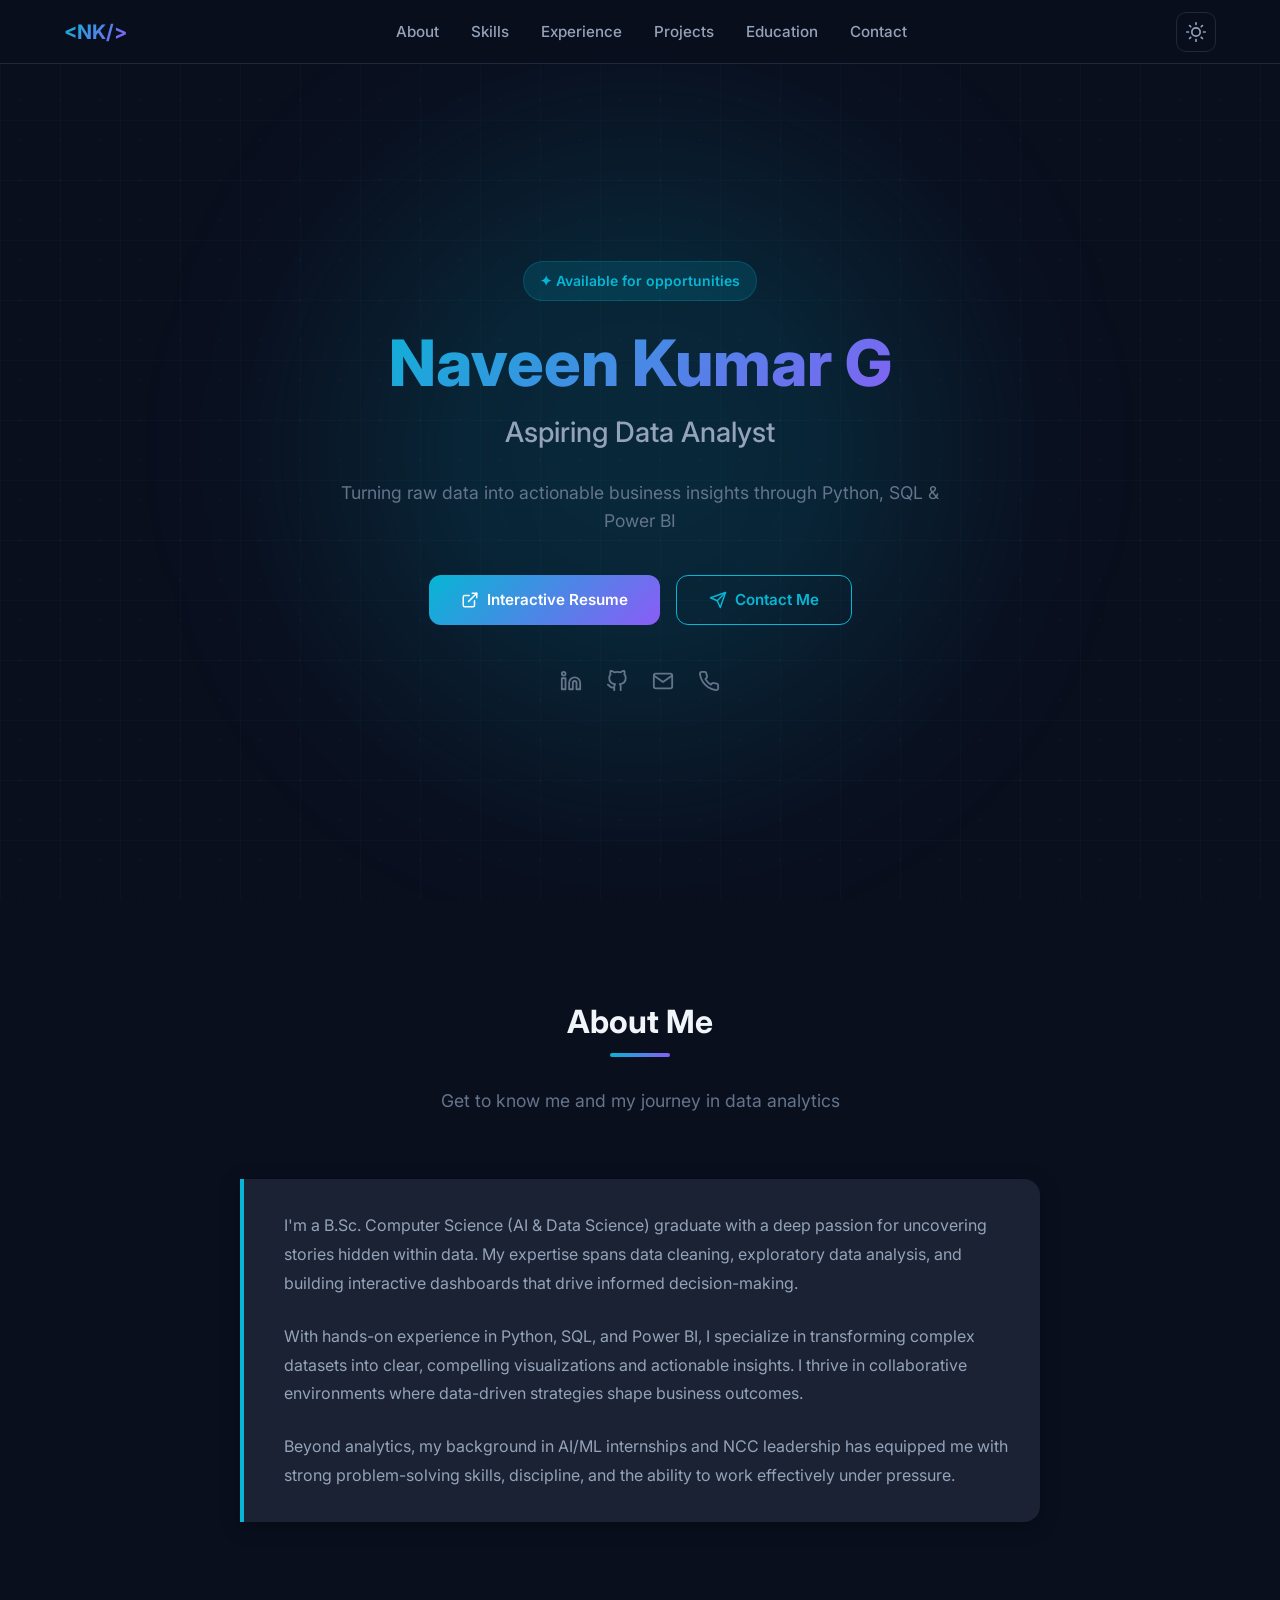
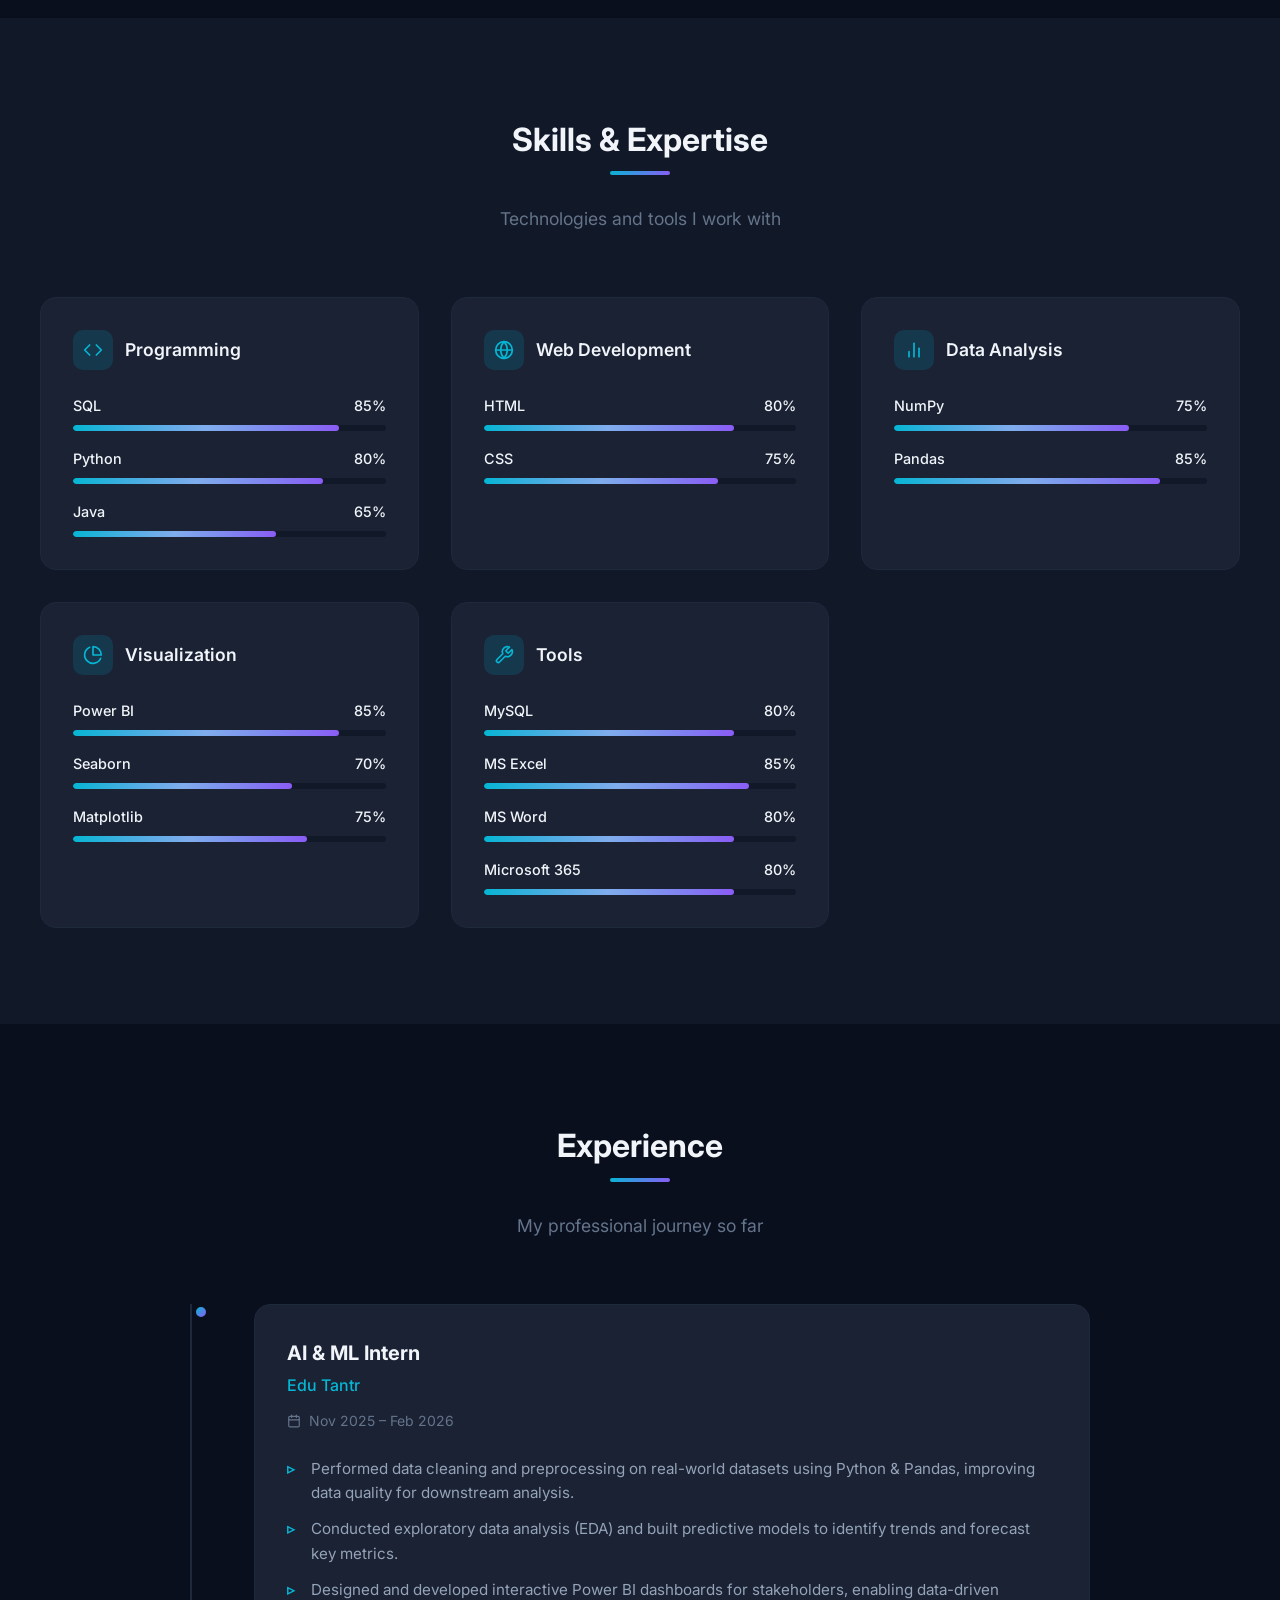
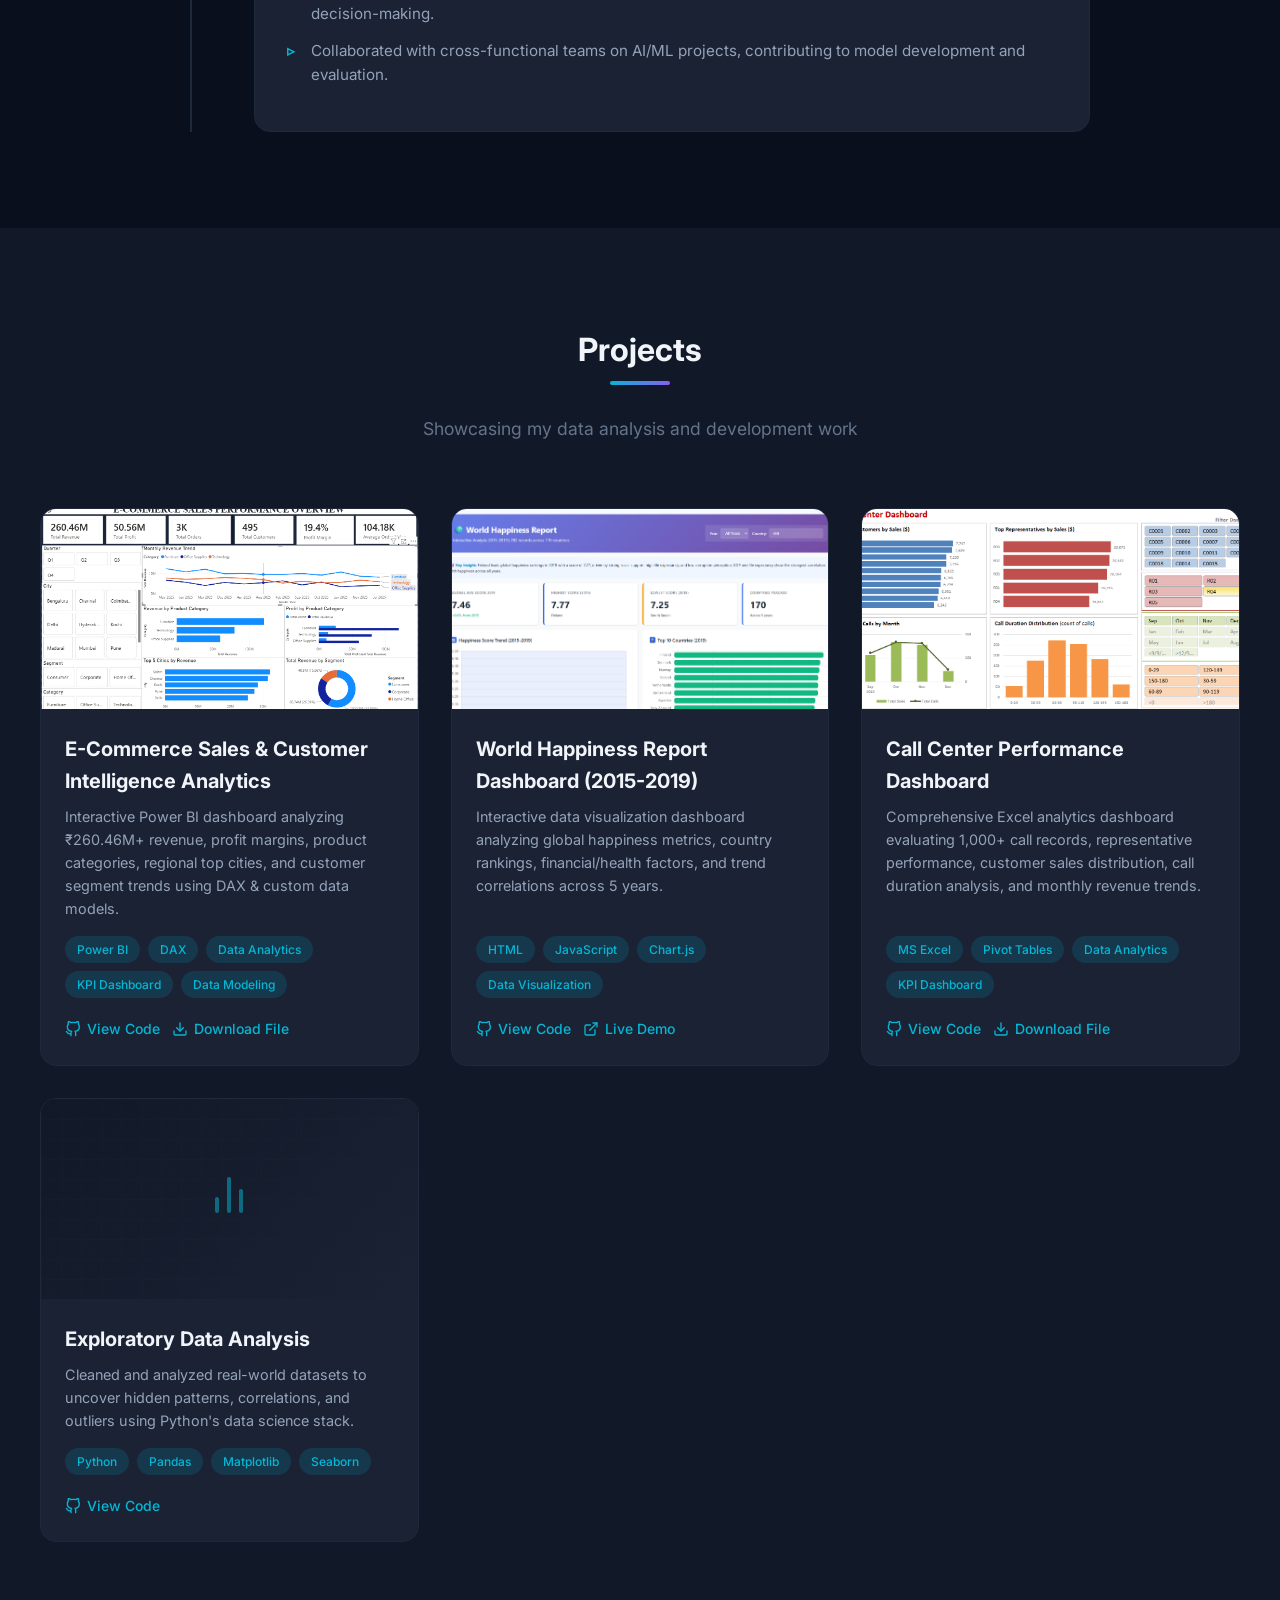
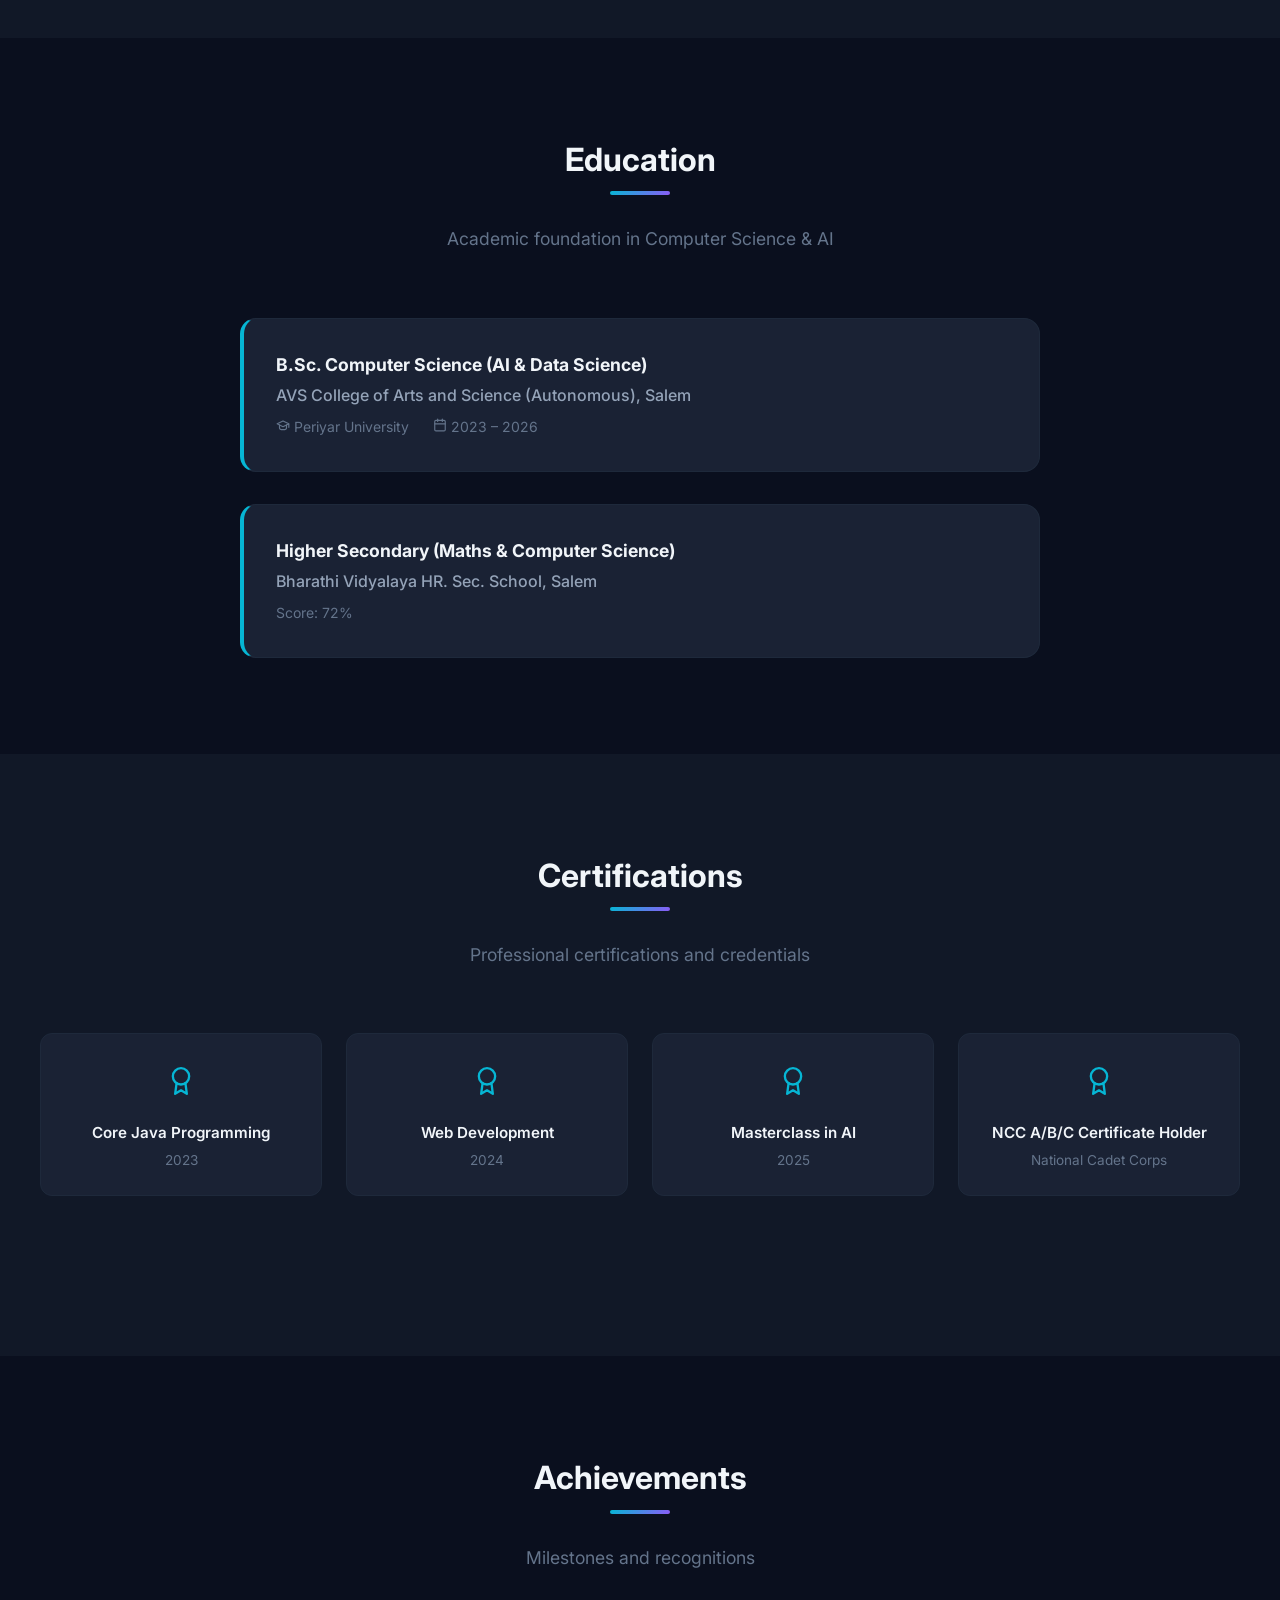
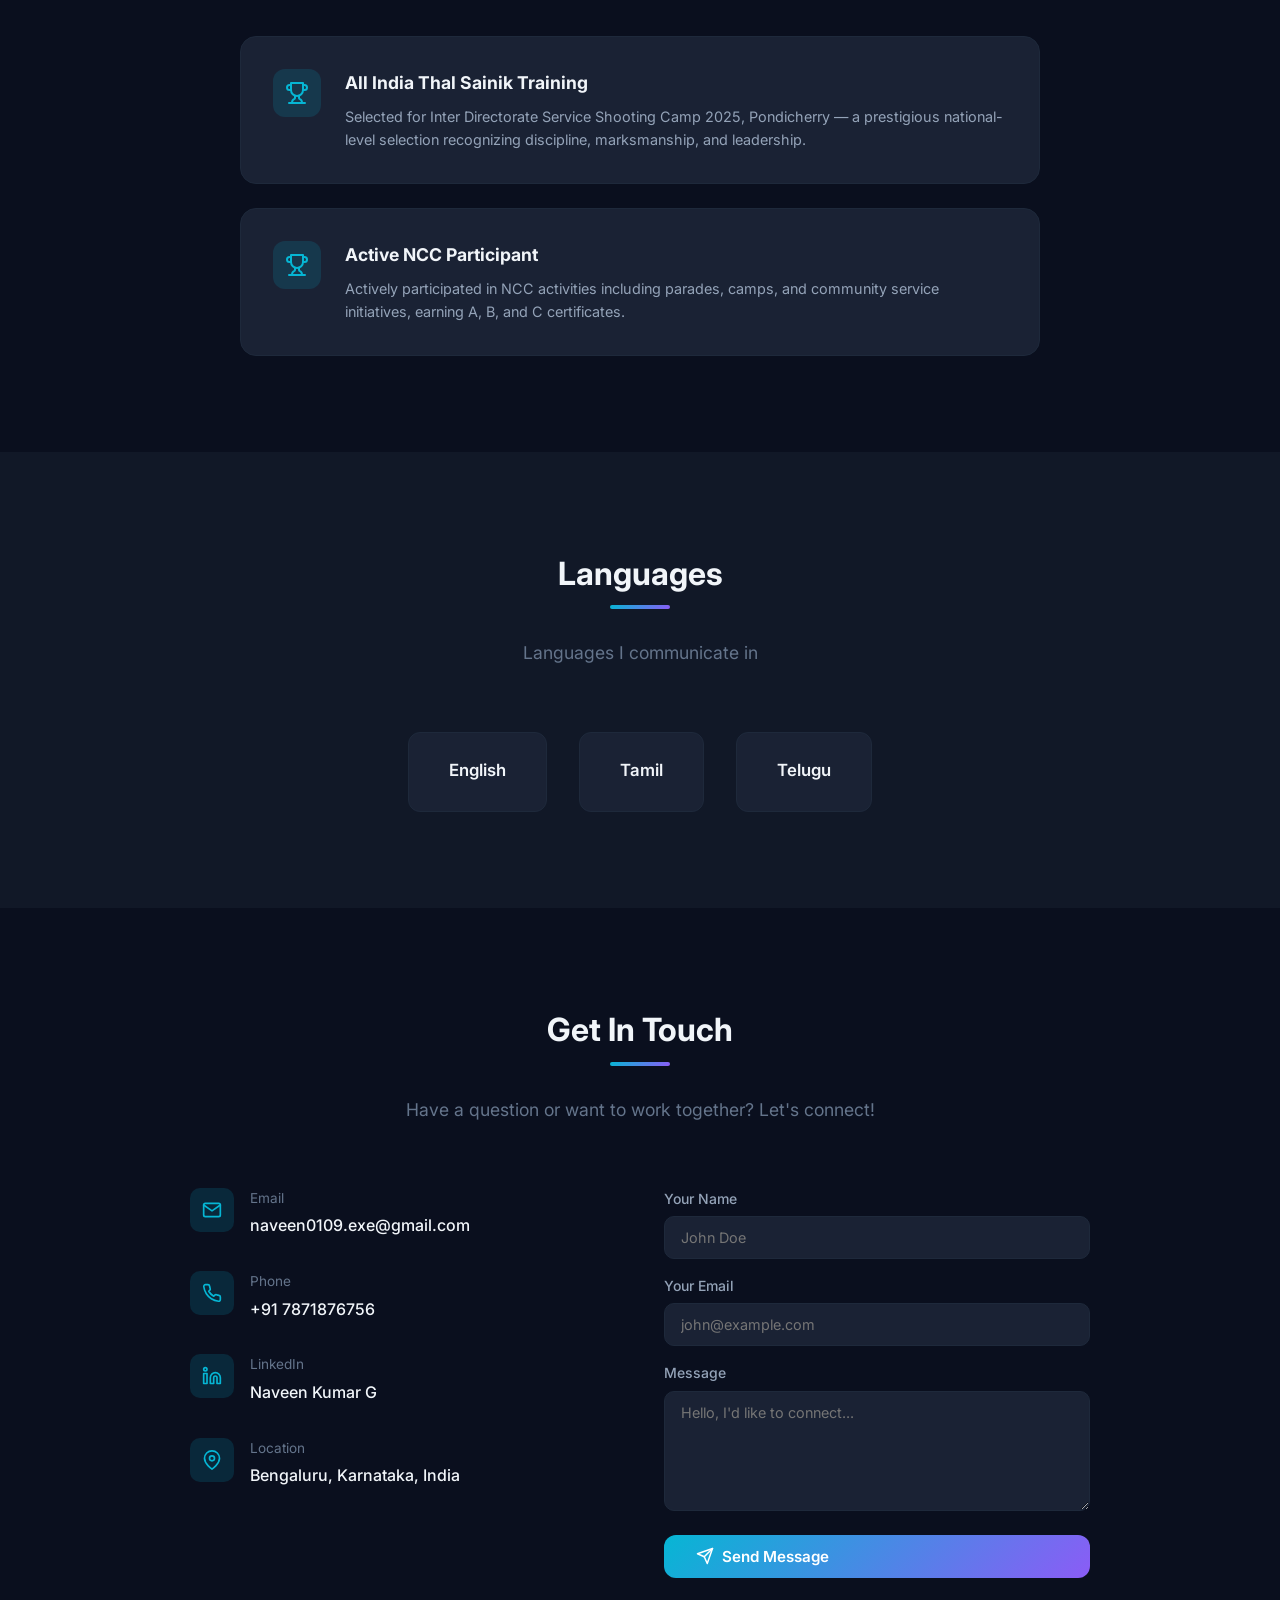
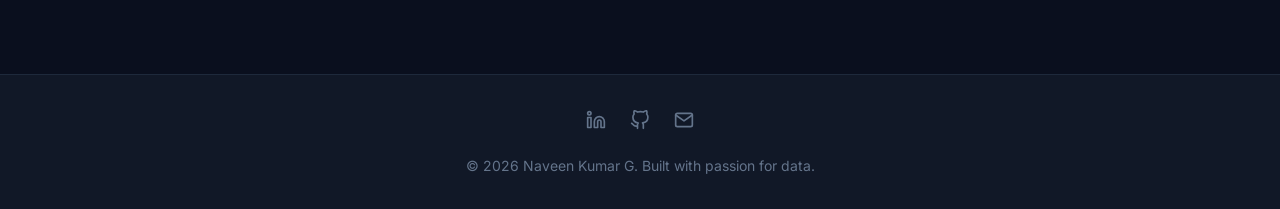
==== commit 195ac2fd: "fix: add cache buster v1.0.1 to script tags and encode download URLs" ====
--- a/index.html
+++ b/index.html
@@ -172,7 +172,7 @@
   </footer>
 
   <!-- Scripts -->
-  <script src="data.js"></script>
-  <script src="app.js"></script>
+  <script src="data.js?v=1.0.1"></script>
+  <script src="app.js?v=1.0.1"></script>
 </body>
 </html>
